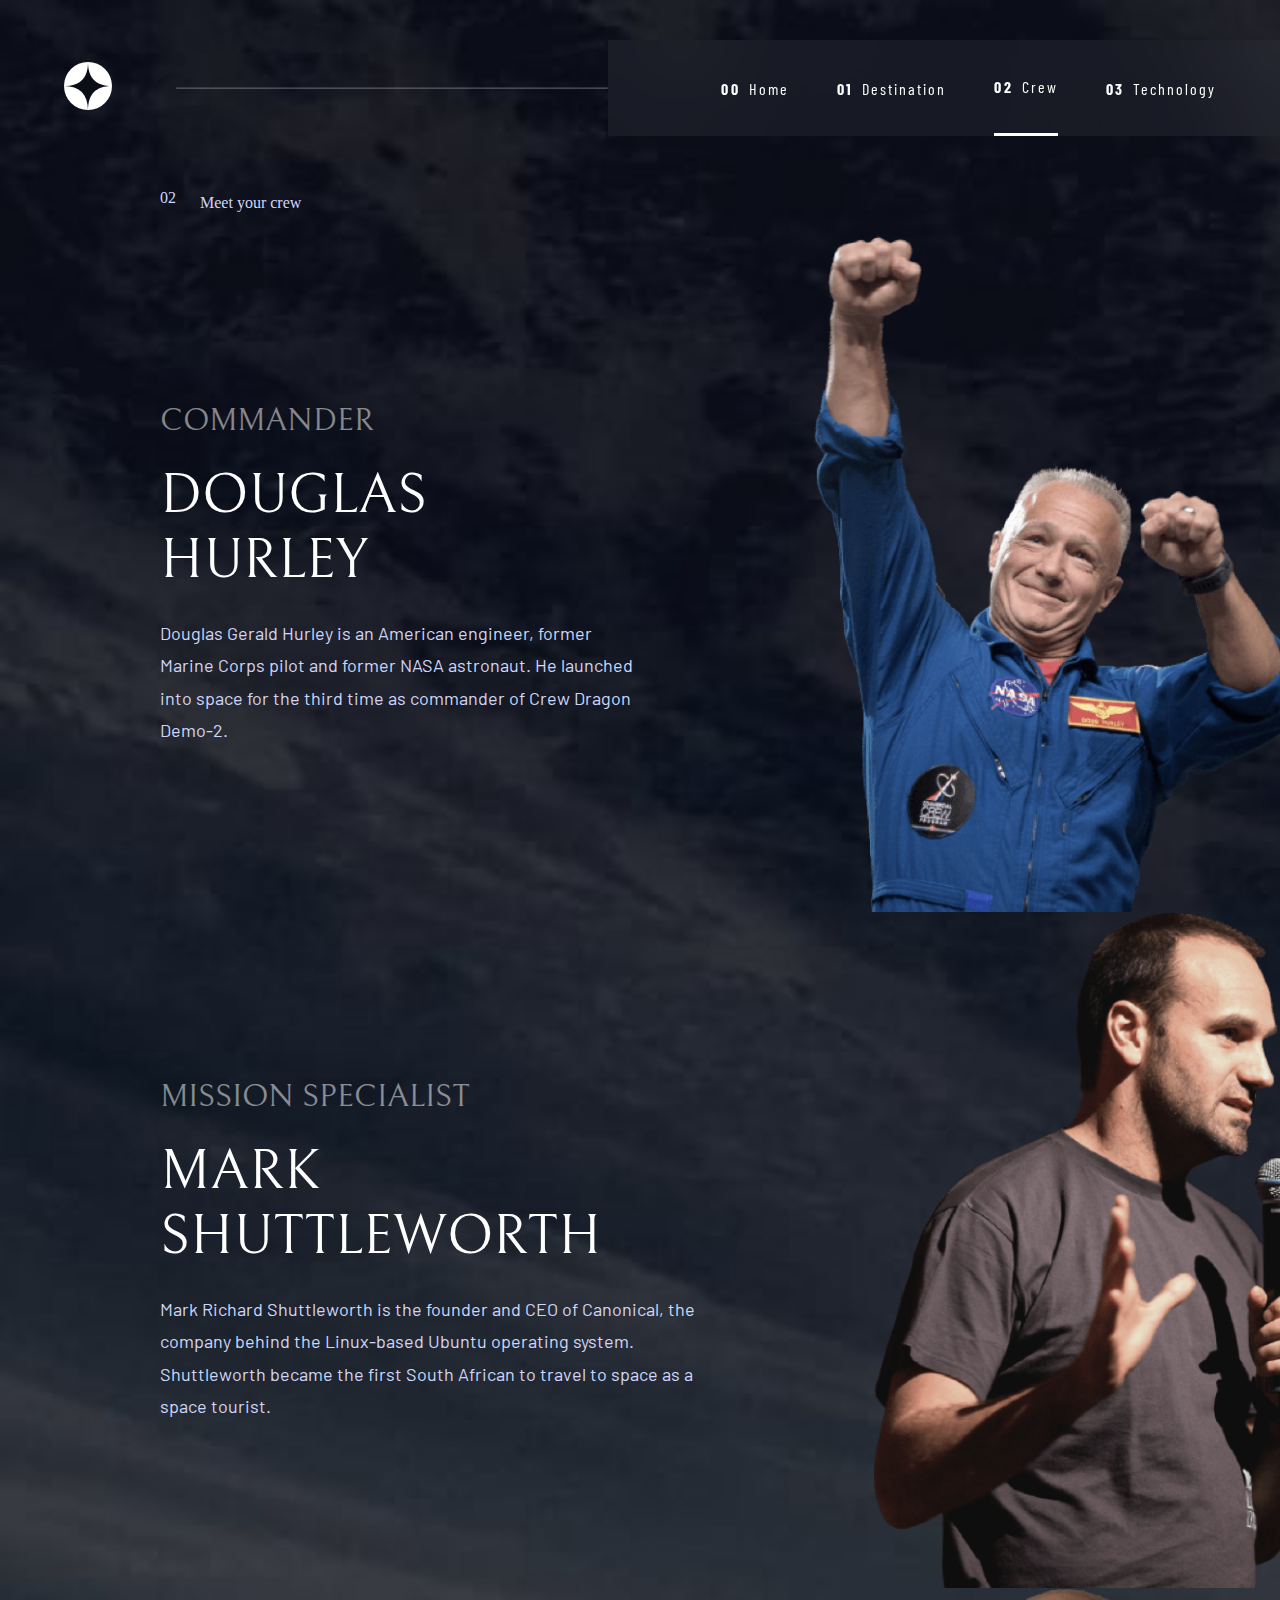
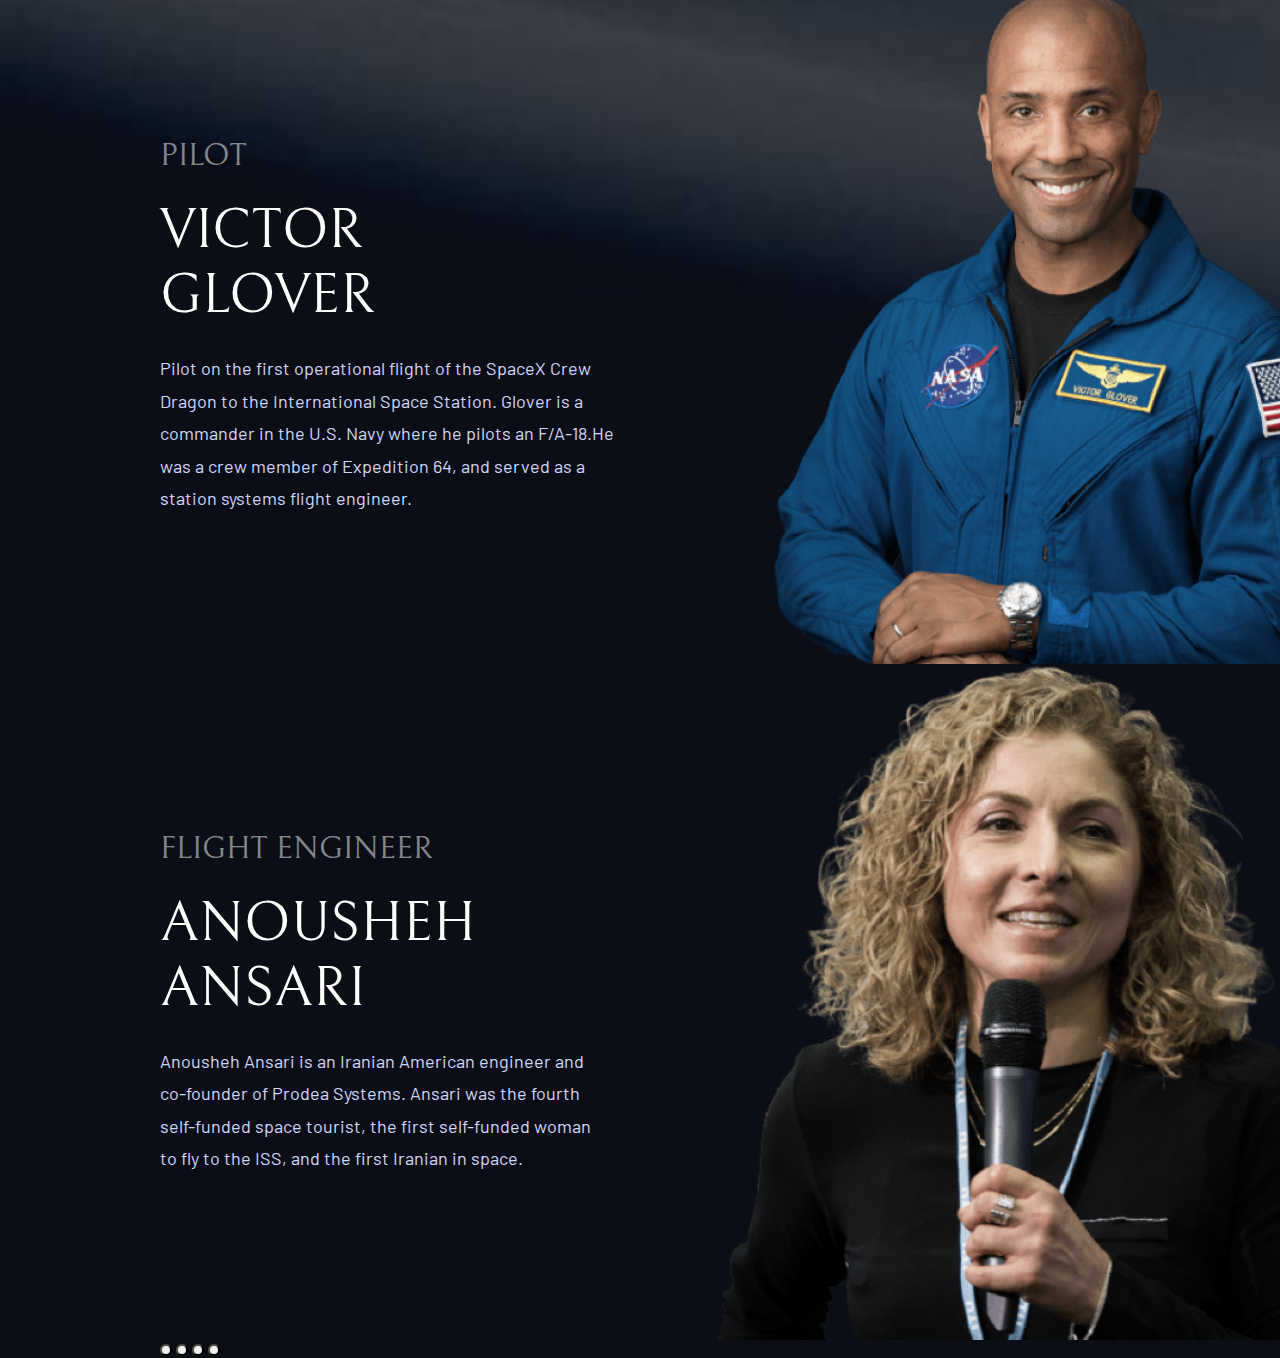
==== crew.html @ e5ecd944 "Add files via upload" ====
<!DOCTYPE html>
<html lang="en">
  <head>
    <meta charset="UTF-8" />
    <meta name="viewport" content="width=device-width, initial-scale=1.0" />

    <link
      rel="icon"
      type="image/png"
      sizes="32x32"
      href="./assets/favicon-32x32.png"
    />

    <title>Space Tourism Website</title>
    <link rel="preconnect" href="https://fonts.googleapis.com" />
    <link rel="preconnect" href="https://fonts.gstatic.com" crossorigin />
    <link
      href="https://fonts.googleapis.com/css2?family=Barlow+Condensed:ital,wght@0,100;0,200;0,300;0,400;0,500;0,600;0,700;0,800;0,900;1,100;1,200;1,300;1,400;1,500;1,600;1,700;1,800;1,900&family=Barlow:ital,wght@0,100;0,200;0,300;0,400;0,500;0,600;0,700;0,800;0,900;1,100;1,200;1,300;1,400;1,500;1,600;1,700;1,800;1,900&family=Bellefair&display=swap"
      rel="stylesheet"
    />
    <link
      href="https://cdn.jsdelivr.net/npm/bootstrap@5.0.2/dist/css/bootstrap.min.css"
      rel="stylesheet"
      integrity="sha384-EVSTQN3/azprG1Anm3QDgpJLIm9Nao0Yz1ztcQTwFspd3yD65VohhpuuCOmLASjC"
      crossorigin="anonymous"
    />

    <link rel="stylesheet" href="./css/loader.css" />
    <link rel="stylesheet" href="./css/general.css" />
    <link rel="stylesheet" href="./css/crew.css" />
  </head>
  <body>
    <div id="loader">
      <div id="universe">
        <div id="galaxy">
          <div class="circle"></div>
          <div class="circle2"></div>
          <div class="circle3"></div>
          <div id="orbit0">
            <div id="pos0">
              <div id="dot0"></div>
            </div>
          </div>
          <div id="orbit1">
            <div id="pos1">
              <div id="dot1"></div>
            </div>
          </div>
          <div id="orbit2">
            <div id="pos2">
              <div id="dot2"></div>
            </div>
          </div>
          <div id="orbit3">
            <div id="pos3">
              <div id="dot3"></div>
            </div>
          </div>
        </div>
      </div>
    </div>
    <div class="body" style="display: none">
      <header>
        <div class="logo-container">
          <a href="./home"
            ><img src="./assets/shared/logo.svg" alt="logo" class="logo"
          /></a>

          <hr />
        </div>
        <nav>
          <a href="./home" class="nav-links h"><span>00</span> Home</a>
          <a href="./destination" class="nav-links d"
            ><span>01</span> Destination</a
          >
          <a href="./crew" class="nav-links c"><span>02</span> Crew</a>
          <a href="./technology" class="nav-links t"
            ><span>03</span> Technology</a
          >
        </nav>
      </header>
      <div class="main-container">
        <div class="content">
          <div class="page-title">
            <span>02</span>
            <p>Meet your crew</p>
          </div>

          <div
            id="carouselIndicators"
            class="carousel slide"
            data-bs-ride="carousel"
            data-bs-interval="false"
          >
            <div class="carousel-inner">
              <div class="carousel-item active">
                <div class="carousel-grid">
                  <div>
                    <span>Commander</span>
                    <div>Douglas hurley</div>
                    <p class="bio">
                      Douglas Gerald Hurley is an American engineer, former
                      Marine Corps pilot and former NASA astronaut. He launched
                      into space for the third time as commander of Crew Dragon
                      Demo-2.
                    </p>
                  </div>
                  <img
                    src="./assets/crew/image-douglas-hurley.png"
                    class="d-block"
                    alt="..."
                  />
                </div>
              </div>
              <div class="carousel-item">
                <div class="carousel-grid">
                  <div>
                    <span>Mission Specialist</span>
                    <div>Mark Shuttleworth</div>
                    <p class="bio">
                      Mark Richard Shuttleworth is the founder and CEO of
                      Canonical, the company behind the Linux-based Ubuntu
                      operating system. Shuttleworth became the first South
                      African to travel to space as a space tourist.
                    </p>
                  </div>
                  <img
                    src="./assets/crew/image-mark-shuttleworth.png"
                    class="d-block"
                    alt="..."
                  />
                </div>
              </div>
              <div class="carousel-item">
                <div class="carousel-grid">
                  <div>
                    <span>Pilot</span>
                    <div>Victor glover</div>
                    <p class="bio">
                      Pilot on the first operational flight of the SpaceX Crew
                      Dragon to the International Space Station. Glover is a
                      commander in the U.S. Navy where he pilots an F/A-18.He
                      was a crew member of Expedition 64, and served as a
                      station systems flight engineer.
                    </p>
                  </div>
                  <img
                    src="./assets/crew/image-victor-glover.png"
                    class="d-block"
                    alt="..."
                  />
                </div>
              </div>
              <div class="carousel-item">
                <div class="carousel-grid">
                  <div>
                    <span>flight engineer</span>
                    <div>anousheh ansari</div>
                    <p class="bio">
                      Anousheh Ansari is an Iranian American engineer and
                      co-founder of Prodea Systems. Ansari was the fourth
                      self-funded space tourist, the first self-funded woman to
                      fly to the ISS, and the first Iranian in space.
                    </p>
                  </div>
                  <img
                    src="./assets/crew/image-anousheh-ansari.png"
                    class="d-block"
                    alt="..."
                  />
                </div>
              </div>
            </div>
            <div class="carousel-indicators">
              <button
                type="button"
                data-bs-target="#carouselIndicators"
                data-bs-slide-to="0"
                class="active"
                aria-current="true"
                aria-label="Slide 1"
              ></button>
              <button
                type="button"
                data-bs-target="#carouselIndicators"
                data-bs-slide-to="1"
                aria-label="Slide 2"
              ></button>
              <button
                type="button"
                data-bs-target="#carouselIndicators"
                data-bs-slide-to="2"
                aria-label="Slide 3"
              ></button>
              <button
                type="button"
                data-bs-target="#carouselIndicators"
                data-bs-slide-to="3"
                aria-label="Slide 4"
              ></button>
            </div>
          </div>
        </div>
      </div>
    </div>
    <script
      src="https://cdn.jsdelivr.net/npm/bootstrap@5.0.2/dist/js/bootstrap.bundle.min.js"
      integrity="sha384-MrcW6ZMFYlzcLA8Nl+NtUVF0sA7MsXsP1UyJoMp4YLEuNSfAP+JcXn/tWtIaxVXM"
      crossorigin="anonymous"
    ></script>

    <script src="./js/general.js"></script>
  </body>
</html>
---- css/loader.css ----
#orbit0 {
  animation-delay: 0s;
}

#pos0 {
  animation-delay: 0s;
}

#dot0 {
  animation-delay: 0s;
}

#orbit1 {
  animation-delay: -1s;
}

#pos1 {
  animation-delay: -1s;
}

#dot1 {
  animation-delay: -1s;
}

#orbit2 {
  animation-delay: -2s;
}

#pos2 {
  animation-delay: -2s;
}

#dot2 {
  animation-delay: -2s;
}

#loader {
  background-color: #000;
  height: 100vh;
  width: 100vw;
}

#universe {
  z-index: 1;
  position: absolute;
  width: 100%;
  height: 100%;
}

#galaxy {
  transform: rotateX(75deg);
  transform-style: preserve-3d;
  position: relative;
  width: 100%;
  height: 100%;
}

.circle {
  border-radius: 50%;
  border: 1px solid #eee;
  width: 1em;
  height: 1em;
  margin-top: -0.5em;
  margin-left: -0.5em;
  -webkit-animation: spinner 1.5s infinite ease;
  position: absolute;
  top: 50%;
  left: 50%;
  transform: rotateX(-75deg);
}

.circle2 {
  border-radius: 50%;
  border: 1px solid #eee;
  width: 1em;
  height: 1em;
  margin-top: -0.5em;
  margin-left: -0.5em;
  -webkit-animation: spinner2 2s infinite ease;
  position: absolute;
  top: 50%;
  left: 50%;
  transform: rotateX(-75deg);
}

.circle3 {
  border-radius: 50%;
  border: 1px solid #eee;
  width: 1em;
  height: 1em;
  margin-top: -0.5em;
  margin-left: -0.5em;
  -webkit-animation: spinner3 2.5s infinite ease;
  position: absolute;
  top: 50%;
  left: 50%;
  transform: rotateX(-75deg);
}

.orbit,
#orbit0,
#orbit1,
#orbit2 {
  transform-style: preserve-3d;
  position: absolute;
  top: 50%;
  left: 50%;
  animation-name: orbit;
  animation-iteration-count: infinite;
  animation-timing-function: linear;
  width: 8em;
  height: 8em;
  margin-top: -4em;
  margin-left: -4em;
  border-radius: 50%;
}

.pos,
#pos0,
#pos1,
#pos2 {
  position: absolute;
  width: 2em;
  height: 2em;
  margin-left: -1em;
  margin-top: -1em;
  animation-name: invert;
  animation-iteration-count: infinite;
  animation-timing-function: linear;
  left: 50%;
  top: -1px;
}

.dot,
#dot0,
#dot1,
#dot2 {
  background-color: #eee;
  width: 0.5em;
  height: 0.5em;
  position: absolute;
  top: 50%;
  left: 50%;
  margin-top: -0.25em;
  margin-left: -0.25em;
  border-radius: 50%;
  animation-iteration-count: infinite;
  animation-timing-function: linear;
}

/* Planet animation durations */
.orbit,
#orbit0,
#orbit1,
#orbit2,
.pos,
#pos0,
#pos1,
#pos2 {
  animation-duration: 3s;
}

.circle {
  font-size: 6em;
}

.circle2 {
  font-size: 5em;
}

.circle3 {
  font-size: 4em;
}

.dot,
#dot0,
#dot1,
#dot2 {
  font-size: 0.2em;
}

@keyframes orbit {
  0% {
    transform: rotateZ(0deg);
  }
  100% {
    transform: rotateZ(-360deg);
  }
}
@keyframes invert {
  0% {
    transform: rotateX(-90deg) rotateY(360deg) rotateZ(0deg);
  }
  100% {
    transform: rotateX(-90deg) rotateY(0deg) rotateZ(0deg);
  }
}
@keyframes spinner {
  0% {
    -webkit-transform: rotate3d(1, 0, 1, 0deg);
  }
  50% {
    -webkit-transform: rotate3d(1, 0, 1, 180deg);
  }
  100% {
    -webkit-transform: rotate3d(1, 0, 1, 360deg);
  }
}
@keyframes spinner2 {
  0% {
    -webkit-transform: rotate3d(0, 1, 1, 0deg);
  }
  50% {
    -webkit-transform: rotate3d(0, 1, 1, 180deg);
  }
  100% {
    -webkit-transform: rotate3d(0, 1, 1, 360deg);
  }
}
@keyframes spinner3 {
  0% {
    -webkit-transform: rotate3d(1, 1, 0, 0deg);
  }
  50% {
    -webkit-transform: rotate3d(1, 1, 0, 180deg);
  }
  100% {
    -webkit-transform: rotate3d(1, 1, 0, 360deg);
  }
}
---- css/general.css ----
* {
  padding: 0;
  margin: 0;

  text-decoration: none;
  list-style: none;

  box-sizing: border-box;
}
html {
  font-size: 62.5%;
}
body {
  background-repeat: no-repeat;
  background-size: cover;
  font-size: 1.6rem;
  color: #d0d6f9;

  overflow-x: hidden;
  height: 100%;
}
.hidden {
  display: none;
}
header {
  display: flex;
  align-items: center;
  /* justify-content: space-between; */
  align-self: stretch;
  gap: -3.2rem;

  padding-top: 4rem;
}
.logo-container {
  padding-left: 6.4rem;
  align-items: center;

  display: flex;
  gap: 6.4rem;
  flex: 1 0 0;
}
.logo-container hr {
  height: 1px;

  flex: 1 0 0;

  opacity: 0.25;
}

nav {
  display: flex;
  align-items: center;
  justify-content: flex-end;
  flex: 1 0 0;

  gap: 4.8rem;

  padding: 0 6.4rem;
  min-width: 66.4rem;

  background: rgba(255, 255, 255, 0.05);
  backdrop-filter: blur(40px);
}
.nav-links,
.nav-links:link,
.nav-links:visited {
  display: flex;
  align-items: center;
  justify-content: center;
  gap: 0.8rem;
  height: 9.6rem;
  color: #ffffff;
  /* transition: all 0.3s; */

  font-feature-settings: 'clig' off, 'liga' off;

  /* desktop/navigation */
  font-family: 'Barlow Condensed', sans-serif;
  font-size: 1.6rem;
  font-style: normal;
  font-weight: 400;
  line-height: normal;
  letter-spacing: 0.2rem;
  text-decoration: none;
}

.nav-links:hover {
  border-bottom: 0.3rem solid white;
}
.nav-links span {
  font-style: normal;
  font-weight: 700;
  line-height: normal;
  letter-spacing: 0.27rem;
}
---- css/crew.css ----
body {
  background-image: url('../assets/crew/background-crew-desktop.jpg');
}
.c {
  border-bottom: 0.3rem solid white;
}
.main-container {
  /* margin: 0 auto; */
  padding-top: 4.8rem;
}
.content {
  padding: 0 16rem;
  display: flex;
  flex-direction: column;
  gap: 2.4rem;
}
.page-title {
  display: flex;
  align-items: center;
  justify-content: flex-start;
  gap: 2.4rem;
}
.page-title p {
  margin-top: 1rem;
}
#carouselIndicators {
  display: grid;
  grid-template-rows: 1fr auto;
  /* grid-template-columns: 1fr 1fr; */
  justify-items: start;
}
.carousel-inner {
  grid-column: 1/-1;
}

.carousel-grid {
  display: grid;
  grid-template-columns: 1fr 1fr;
  align-items: center;
}
.carousel-grid div {
  display: flex;
  flex-direction: column;
  gap: 2.4rem;
  padding-right: 12rem;
}
.carousel-grid div span {
  color: #fff;
  font-feature-settings: 'clig' off, 'liga' off;

  /* desktop/heading-s */
  font-family: 'Bellefair', serif;
  font-size: 3.2rem;
  font-style: normal;
  font-weight: 400;
  line-height: normal;
  text-transform: uppercase;
  opacity: 0.5;
}
.carousel-grid div div {
  color: var(--color-white, #fff);
  font-feature-settings: 'clig' off, 'liga' off;

  /* desktop/heading-m */
  font-family: 'Bellefair', serif;
  font-size: 5.6rem;
  font-style: normal;
  font-weight: 400;
  line-height: normal;
  text-transform: uppercase;
}
.carousel-grid div .bio {
  color: #d0d6f9;
  font-feature-settings: 'clig' off, 'liga' off;

  /* desktop/body */
  font-family: 'Barlow', sans-serif;
  font-size: 1.8rem;
  font-style: normal;
  font-weight: 400;
  line-height: 180%; /* 32.4px */
}

.carousel-grid img {
  height: 67.6rem;
  margin: 0 auto;
}

.carousel-indicators {
  gap: 2.4rem;
  position: static;
  margin: 0;
  grid-row: 2/-1;
}
.carousel-indicators [data-bs-target] {
  width: 1.2rem;
  height: 1.2rem;
  margin: 0;
  border-radius: 50%;
}
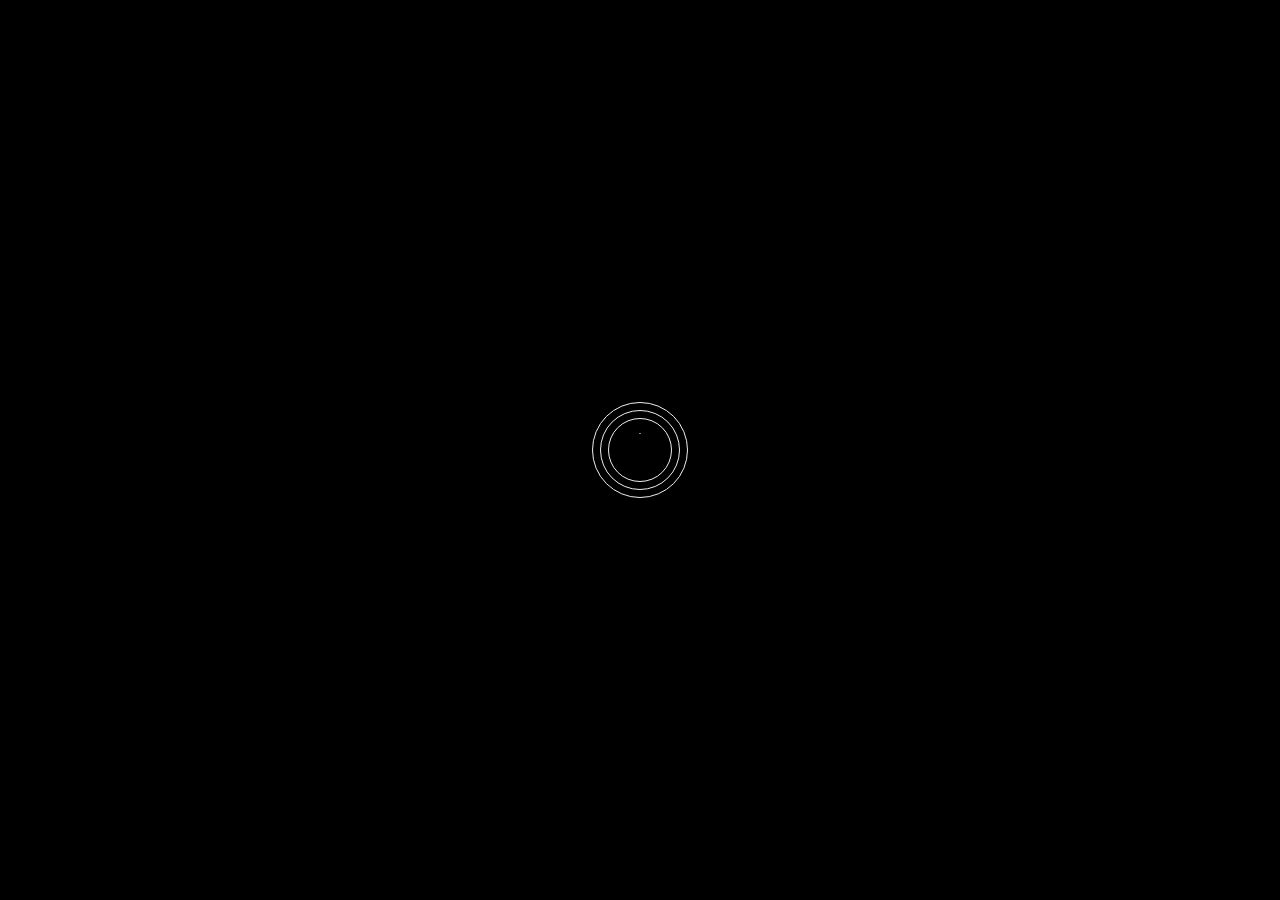
==== commit 83ec2798: "Updated index and JS" ====
--- a/crew.html
+++ b/crew.html
@@ -10,6 +10,12 @@
       sizes="32x32"
       href="./assets/favicon-32x32.png"
     />
+    <link
+      rel="apple-touch-icon"
+      type="image/png"
+      sizes="180x180"
+      href="./assets/favicon-32x32.png"
+    />
 
     <title>Space Tourism Website</title>
     <link rel="preconnect" href="https://fonts.googleapis.com" />
@@ -28,6 +34,8 @@
     <link rel="stylesheet" href="./css/loader.css" />
     <link rel="stylesheet" href="./css/general.css" />
     <link rel="stylesheet" href="./css/crew.css" />
+    <link rel="stylesheet" href="./css/queries/general.css" />
+    <link rel="stylesheet" href="./css/queries/crew.css" />
   </head>
   <body>
     <div id="loader">
@@ -60,24 +68,48 @@
       </div>
     </div>
     <div class="body" style="display: none">
+      <div class="overlay"></div>
+      <div class="hidden-nav">
+        <div class="hidden-nav-inside">
+          <a href="./" class="hidden-nav-links"><span>00</span> Home</a>
+          <a href="./destination" class="hidden-nav-links"
+            ><span>01</span> Destination</a
+          >
+          <a href="./crew" class="hidden-nav-links br5px"
+            ><span>02</span> Crew</a
+          >
+          <a href="./technology" class="hidden-nav-links"
+            ><span>03</span> Technology</a
+          >
+        </div>
+      </div>
       <header>
         <div class="logo-container">
-          <a href="./home"
+          <a href="./"
             ><img src="./assets/shared/logo.svg" alt="logo" class="logo"
           /></a>
 
-          <hr />
-        </div>
-        <nav>
-          <a href="./home" class="nav-links h"><span>00</span> Home</a>
-          <a href="./destination" class="nav-links d"
+          <hr class="no-tab" />
+        </div>
+        <nav class="no-phone">
+          <a href="./" class="nav-links"><span>00</span> Home</a>
+          <a href="./destination" class="nav-links"
             ><span>01</span> Destination</a
           >
-          <a href="./crew" class="nav-links c"><span>02</span> Crew</a>
-          <a href="./technology" class="nav-links t"
+          <a href="./crew" class="nav-links bb3px"><span>02</span> Crew</a>
+          <a href="./technology" class="nav-links"
             ><span>03</span> Technology</a
           >
         </nav>
+        <button
+          id="menu-button"
+          aria-expanded="false"
+          aria-controls="hidden-nav"
+        >
+          <div class="menu menu1"></div>
+          <div class="menu menu2"></div>
+          <div class="menu menu3"></div>
+        </button>
       </header>
       <div class="main-container">
         <div class="content">
--- a/css/general.css
+++ b/css/general.css
@@ -13,11 +13,12 @@
 body {
   background-repeat: no-repeat;
   background-size: cover;
+  background-color: black;
   font-size: 1.6rem;
   color: #d0d6f9;
 
   overflow-x: hidden;
-  height: 100%;
+  min-height: 100vh;
 }
 .hidden {
   display: none;
@@ -93,3 +94,76 @@
   line-height: normal;
   letter-spacing: 0.27rem;
 }
+
+#menu-button,
+#menu-button:focus-visible {
+  height: fit-content;
+  /* display: flex; */
+  gap: 8px;
+  flex-direction: column;
+  justify-self: end;
+  background: transparent;
+  border: 0;
+  cursor: pointer;
+
+  outline: none;
+  display: none;
+}
+
+.menu {
+  width: 3.5rem;
+  height: 0.3rem;
+  background-color: #d0d6f9; /* border: 0; */
+  border-radius: 5px;
+  transition: transform 0.5s ease;
+  transform-origin: right;
+}
+.menu2 {
+  transition: opacity 0.5s ease;
+}
+
+.page-title {
+  display: flex;
+  align-items: center;
+  justify-content: flex-start;
+  gap: 2.4rem;
+}
+.page-title span {
+  color: #fff;
+  font-family: 'Barlow Condensed', sans-serif;
+  font-size: 2.8rem;
+  font-style: normal;
+  font-weight: 700;
+  line-height: normal;
+  letter-spacing: 0.4725rem;
+
+  opacity: 0.25;
+}
+.page-title p {
+  margin: 0;
+  color: #fff;
+  font-feature-settings: 'clig' off, 'liga' off;
+
+  /* desktop/heading-xs */
+  font-family: 'Barlow Condensed', sans-serif;
+  font-size: 2.8rem;
+  font-style: normal;
+  font-weight: 400;
+  line-height: normal;
+  letter-spacing: 0.4rem;
+  text-transform: uppercase;
+}
+
+@keyframes fadeIn {
+  from {
+    opacity: 0;
+  }
+  to {
+    opacity: 1;
+  }
+}
+
+.fadeIn {
+  animation-name: fadeIn;
+  animation-duration: 2s;
+}
--- a/css/crew.css
+++ b/css/crew.css
@@ -6,7 +6,7 @@
 }
 .main-container {
   /* margin: 0 auto; */
-  padding-top: 4.8rem;
+  padding: 4.8rem 0;
 }
 .content {
   padding: 0 16rem;
@@ -14,15 +14,7 @@
   flex-direction: column;
   gap: 2.4rem;
 }
-.page-title {
-  display: flex;
-  align-items: center;
-  justify-content: flex-start;
-  gap: 2.4rem;
-}
-.page-title p {
-  margin-top: 1rem;
-}
+
 #carouselIndicators {
   display: grid;
   grid-template-rows: 1fr auto;
--- a/css/queries/general.css
+++ b/css/queries/general.css
@@ -0,0 +1,57 @@
+@media (max-width: 75em) {
+  header {
+    padding: 0;
+    padding-bottom: 4rem;
+  }
+}
+
+@media (max-width: 59em) {
+  .logo-container {
+    padding: 0;
+    gap: 0;
+    justify-content: center;
+  }
+  .no-tab {
+    display: none;
+  }
+}
+
+@media (max-width: 34em) {
+  .no-phone {
+    display: none;
+  }
+
+  header {
+    gap: 0;
+    padding: 4.8rem 2.4rem;
+  }
+  .logo-container {
+    justify-content: normal;
+  }
+
+  #menu-button,
+  #menu-button:focus-visible {
+    display: flex;
+    z-index: 2;
+  }
+
+  .explore-button,
+  .explore-button:visited {
+    width: 14.4rem;
+    height: 14.4rem;
+    font-size: 1.8rem;
+  }
+
+  .page-title {
+    align-items: center;
+    justify-content: center;
+  }
+  .page-title span {
+    font-size: 1.6rem;
+    letter-spacing: 0.24rem;
+  }
+  .page-title p {
+    font-size: 1.6rem;
+    letter-spacing: 0.24rem;
+  }
+}
